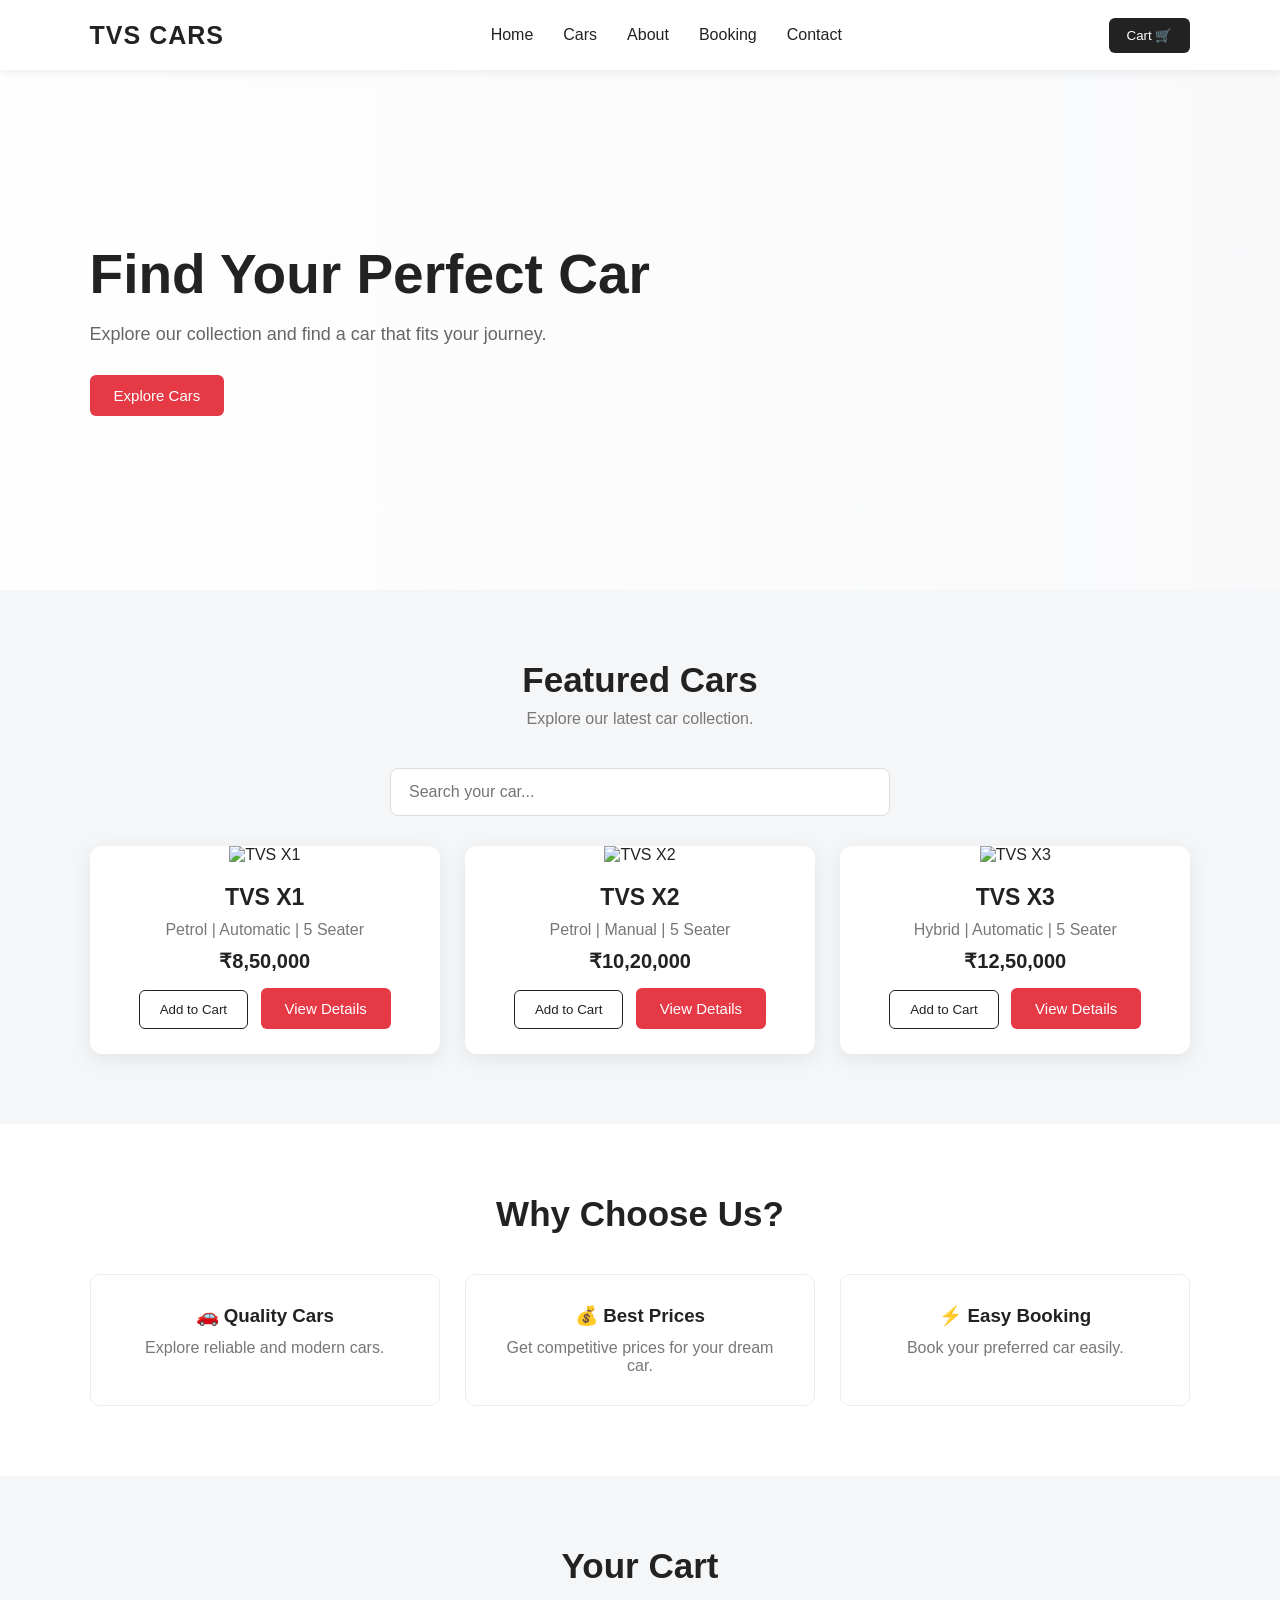
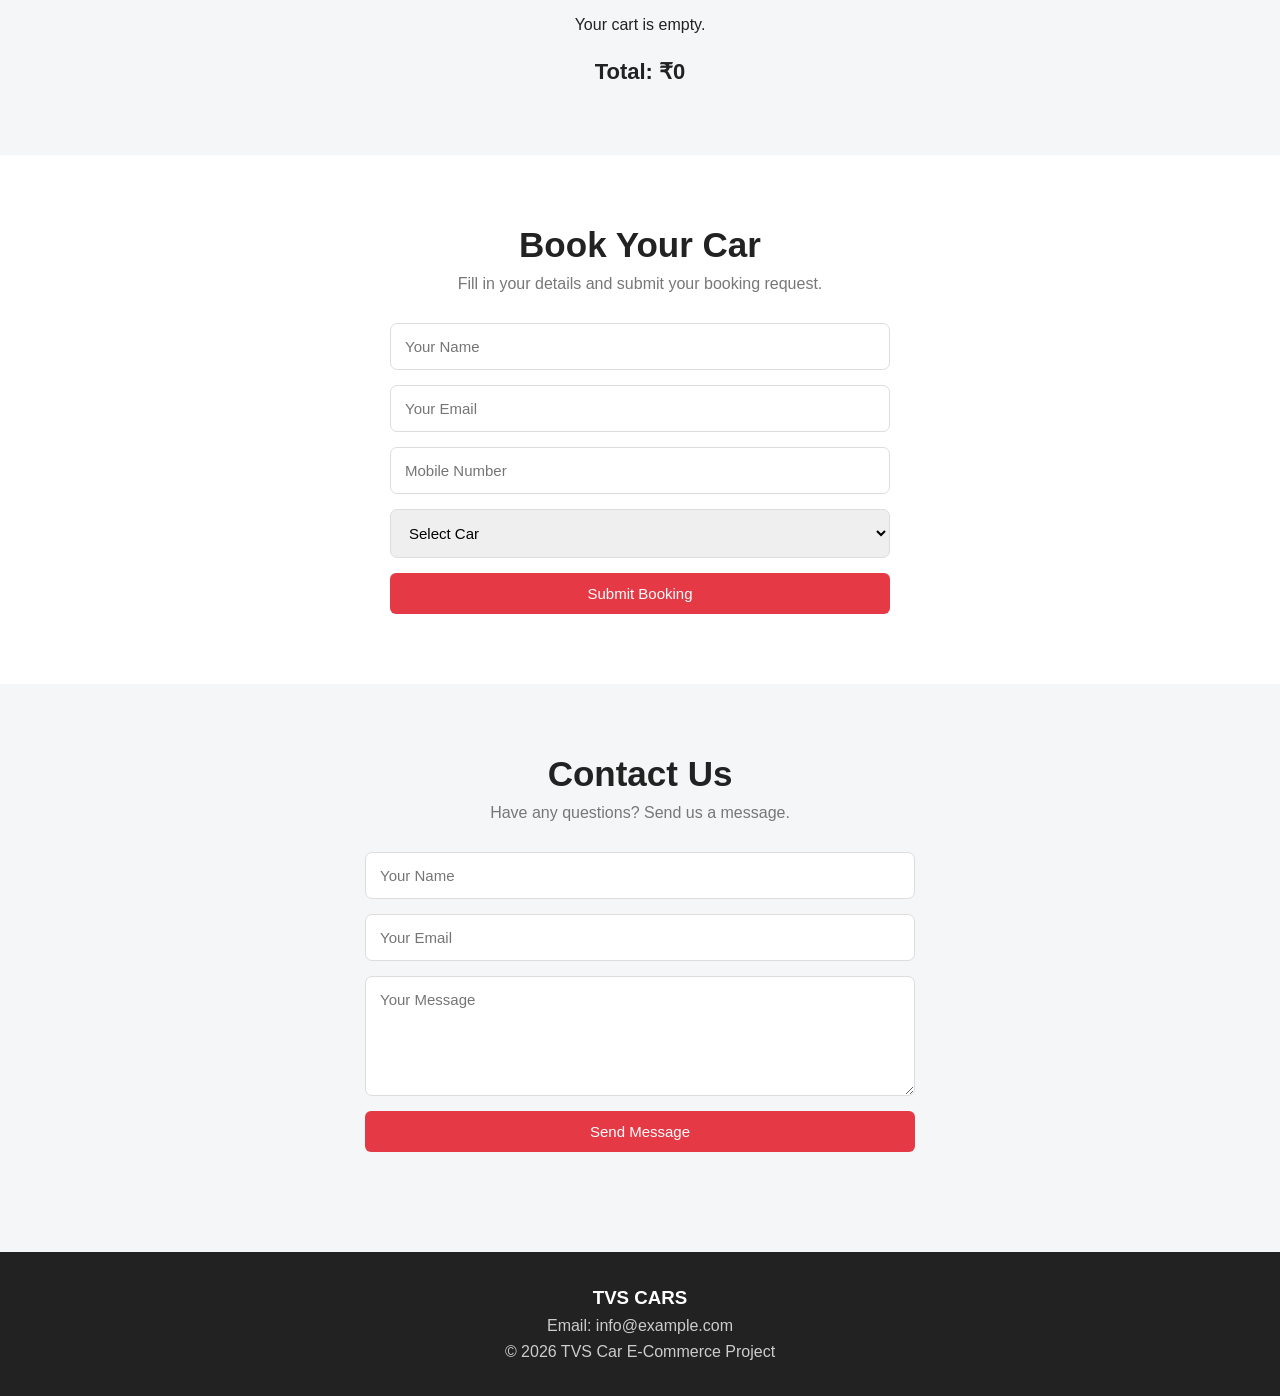
==== index.html @ ac1d8dee "Add files via upload" ====
<!DOCTYPE html>
<html lang="en">

<head>
    <meta charset="UTF-8">
    <meta name="viewport" content="width=device-width, initial-scale=1.0">

    <title>TVS Car E-Commerce</title>

    <link rel="stylesheet" href="style.css">
</head>

<body>

    <!-- =========================
         NAVBAR
    ========================== -->

    <header>
        <nav class="navbar">

            <h2 class="logo">TVS CARS</h2>

            <button class="menu-btn" id="menuBtn">☰</button>

            <ul class="nav-links">
                <li><a href="#">Home</a></li>
                <li><a href="#cars">Cars</a></li>
                <li><a href="#about">About</a></li>
                <li><a href="#booking">Booking</a></li>
                <li><a href="#contact">Contact</a></li>
            </ul>

            <button class="cart-btn">Cart 🛒</button>

        </nav>
    </header>


    <main>

        <!-- =========================
             HERO SECTION
        ========================== -->

        <section class="hero">

            <div class="hero-content">

                <h1>Find Your Perfect Car</h1>

                <p>
                    Explore our collection and find a car that fits your journey.
                </p>

                <button class="primary-btn">
                    Explore Cars
                </button>

            </div>

        </section>


        <!-- =========================
             CARS SECTION
        ========================== -->

        <section id="cars" class="cars-section">

            <h2>Featured Cars</h2>

            <p>Explore our latest car collection.</p>


            <!-- Search -->

            <div class="search-box">

                <input
                    type="text"
                    id="carSearch"
                    placeholder="Search your car..."
                >

            </div>


            <!-- Cars -->

            <div class="car-container">

                <!-- Car 1 -->

                <div class="car-card">

                    <img
                        src="https://images.unsplash.com/photo-1553440569-bcc63803a83d?auto=format&fit=crop&w=800&q=80"
                        alt="TVS X1"
                    >

                    <h3>TVS X1</h3>

                    <p>
                        Petrol | Automatic | 5 Seater
                    </p>

                    <h4>₹8,50,000</h4>

                    <button class="cart-add-btn">
                        Add to Cart
                    </button>

                    <button class="primary-btn details-btn">
                        View Details
                    </button>

                </div>


                <!-- Car 2 -->

                <div class="car-card">

                    <img
                        src="https://images.unsplash.com/photo-1542282088-72c9c27ed0cd?auto=format&fit=crop&w=800&q=80"
                        alt="TVS X2"
                    >

                    <h3>TVS X2</h3>

                    <p>
                        Petrol | Manual | 5 Seater
                    </p>

                    <h4>₹10,20,000</h4>

                    <button class="cart-add-btn">
                        Add to Cart
                    </button>

                    <button class="primary-btn details-btn">
                        View Details
                    </button>

                </div>


                <!-- Car 3 -->

                <div class="car-card">

                    <img
                        src="https://images.unsplash.com/photo-1503376780353-7e6692767b70?auto=format&fit=crop&w=800&q=80"
                        alt="TVS X3"
                    >

                    <h3>TVS X3</h3>

                    <p>
                        Hybrid | Automatic | 5 Seater
                    </p>

                    <h4>₹12,50,000</h4>

                    <button class="cart-add-btn">
                        Add to Cart
                    </button>

                    <button class="primary-btn details-btn">
                        View Details
                    </button>

                </div>

            </div>

        </section>


        <!-- =========================
             ABOUT SECTION
        ========================== -->

        <section id="about" class="about-section">

            <h2>Why Choose Us?</h2>

            <div class="features">

                <div>

                    <h3>🚗 Quality Cars</h3>

                    <p>
                        Explore reliable and modern cars.
                    </p>

                </div>


                <div>

                    <h3>💰 Best Prices</h3>

                    <p>
                        Get competitive prices for your dream car.
                    </p>

                </div>


                <div>

                    <h3>⚡ Easy Booking</h3>

                    <p>
                        Book your preferred car easily.
                    </p>

                </div>

            </div>

        </section>


        <!-- =========================
             CART SECTION
        ========================== -->

        <section id="cart" class="cart-section">

            <h2>Your Cart</h2>

            <div id="cartItems">

                <p>Your cart is empty.</p>

            </div>

            <h3 id="cartTotal">
                Total: ₹0
            </h3>

        </section>


        <!-- =========================
             BOOKING SECTION
        ========================== -->

        <section id="booking" class="booking-section">

            <h2>Book Your Car</h2>

            <p>
                Fill in your details and submit your booking request.
            </p>


            <form id="bookingForm" class="booking-form">

                <input
                    type="text"
                    id="customerName"
                    placeholder="Your Name"
                    required
                >

                <input
                    type="email"
                    id="customerEmail"
                    placeholder="Your Email"
                    required
                >

                <input
                    type="tel"
                    id="customerMobile"
                    placeholder="Mobile Number"
                    required
                >

                <select id="selectedCar" required>

                    <option value="">
                        Select Car
                    </option>

                    <option value="TVS X1">
                        TVS X1
                    </option>

                    <option value="TVS X2">
                        TVS X2
                    </option>

                    <option value="TVS X3">
                        TVS X3
                    </option>

                </select>


                <button
                    type="submit"
                    class="primary-btn"
                >
                    Submit Booking
                </button>

            </form>

        </section>


        <!-- =========================
             CONTACT SECTION
        ========================== -->

        <section id="contact" class="contact-section">

            <h2>Contact Us</h2>

            <p>
                Have any questions? Send us a message.
            </p>


            <form id="contactForm" class="contact-form">

                <input
                    type="text"
                    id="contactName"
                    placeholder="Your Name"
                    required
                >

                <input
                    type="email"
                    id="contactEmail"
                    placeholder="Your Email"
                    required
                >

                <textarea
                    id="contactMessage"
                    placeholder="Your Message"
                    rows="5"
                    required
                ></textarea>


                <button
                    type="submit"
                    class="primary-btn"
                >
                    Send Message
                </button>

            </form>
            <p id="contactSuccess" class="contact-success"></p>

        </section>

    </main>


    <!-- =========================
         FOOTER
    ========================== -->

    <footer>

        <h3>TVS CARS</h3>

        <p>
            Email: info@example.com
        </p>

        <p>
            © 2026 TVS Car E-Commerce Project
        </p>

    </footer>


    <!-- =========================
         CAR DETAILS MODAL
    ========================== -->

    <div id="carModal" class="car-modal">

        <div class="modal-content">

            <button
                id="closeModal"
                class="close-modal"
            >
                ×
            </button>


            <h2 id="modalCarName">
                Car Name
            </h2>

            <p id="modalCarPrice">
                Price
            </p>

            <p id="modalCarDetails">
                Petrol | Automatic | 5 Seater
            </p>


            <button
                class="primary-btn"
                id="modalBookBtn"
            >
                Book Now
            </button>

        </div>

    </div>


    <!-- JavaScript -->

    <script src="script.js"></script>

</body>

</html>
---- style.css ----
/* =========================
   RESET
========================= */

* {
    margin: 0;
    padding: 0;
    box-sizing: border-box;
}

html {
    scroll-behavior: smooth;
}

body {
    font-family: Arial, sans-serif;
    background: #f5f6f8;
    color: #222;
}


/* =========================
   NAVBAR
========================= */

.navbar {
    height: 70px;
    background: #fff;
    display: flex;
    align-items: center;
    justify-content: space-between;
    padding: 0 7%;
    box-shadow: 0 2px 10px rgba(0, 0, 0, 0.08);
    position: sticky;
    top: 0;
    z-index: 1000;
}

.logo {
    font-size: 25px;
    letter-spacing: 1px;
}

.nav-links {
    display: flex;
    list-style: none;
    gap: 30px;
}

.nav-links a {
    text-decoration: none;
    color: #222;
    font-weight: 500;
}

.nav-links a:hover {
    color: #e63946;
}

.cart-btn {
    padding: 10px 18px;
    border: none;
    border-radius: 6px;
    background: #222;
    color: #fff;
    cursor: pointer;
}

.cart-btn:hover {
    background: #444;
}

.menu-btn {
    display: none;
}


/* =========================
   HERO
========================= */

.hero {
    min-height: 520px;
    display: flex;
    align-items: center;
    padding: 60px 7%;

    background:
        linear-gradient(
            90deg,
            rgba(255, 255, 255, 0.95),
            rgba(255, 255, 255, 0.35)
        ),
        url("https://images.unsplash.com/photo-1492144534655-ae79c964c9d7?auto=format&fit=crop&w=1600&q=80");

    background-size: cover;
    background-position: center;
}

.hero-content {
    max-width: 600px;
}

.hero h1 {
    font-size: 55px;
    line-height: 1.1;
    margin-bottom: 20px;
}

.hero p {
    font-size: 18px;
    color: #666;
    margin-bottom: 30px;
}

.primary-btn {
    border: none;
    padding: 12px 24px;
    background: #e63946;
    color: #fff;
    border-radius: 6px;
    cursor: pointer;
    font-size: 15px;
    transition: 0.3s;
}

.primary-btn:hover {
    background: #c92f3b;
    transform: translateY(-2px);
}


/* =========================
   CARS SECTION
========================= */

.cars-section {
    padding: 70px 7%;
    text-align: center;
}

.cars-section > h2 {
    font-size: 35px;
    margin-bottom: 10px;
}

.cars-section > p {
    color: #777;
    margin-bottom: 40px;
}

.car-container {
    display: grid;
    grid-template-columns: repeat(3, 1fr);
    gap: 25px;
}

.car-card {
    background: #fff;
    border-radius: 12px;
    overflow: hidden;
    padding-bottom: 25px;
    box-shadow: 0 5px 20px rgba(0, 0, 0, 0.08);
    transition: 0.3s;
}

.car-card:hover {
    transform: translateY(-8px);
}

.car-card img {
    width: 100%;
    height: 220px;
    object-fit: cover;
}

.car-card h3 {
    margin-top: 20px;
    font-size: 23px;
}

.car-card p {
    color: #777;
    margin: 10px 0;
}

.car-card h4 {
    font-size: 20px;
    margin-bottom: 15px;
}


/* =========================
   SEARCH BOX
========================= */

.search-box {
    margin-bottom: 30px;
}

.search-box input {
    width: 100%;
    max-width: 500px;
    padding: 14px 18px;
    border: 1px solid #ddd;
    border-radius: 8px;
    font-size: 16px;
    outline: none;
}

.search-box input:focus {
    border-color: #e63946;
}


/* =========================
   CART BUTTON
========================= */

.cart-add-btn {
    border: 1px solid #222;
    padding: 11px 20px;
    background: #fff;
    color: #222;
    border-radius: 6px;
    cursor: pointer;
    margin-right: 8px;
}

.cart-add-btn:hover {
    background: #222;
    color: #fff;
}
/* =========================
   CART SECTION
========================= */

.cart-section {
    padding: 70px 7%;
    background: #f5f6f8;
    text-align: center;
}

.cart-section h2 {
    font-size: 35px;
    margin-bottom: 30px;
}

#cartItems {
    max-width: 700px;
    margin: auto;
}

.cart-item {
    background: #fff;
    padding: 18px;
    margin-bottom: 15px;
    border-radius: 8px;
    display: flex;
    justify-content: space-between;
    align-items: center;
}
remove-cart-btn {
    border: none;
    padding: 8px 14px;
    background: #e63946;
    color: white;
    border-radius: 5px;
    cursor: pointer;
}

.remove-cart-btn:hover {
    background: #c92f3b;
}
#cartTotal {
    margin-top: 25px;
    font-size: 22px;
}


/* =========================
   ABOUT SECTION
========================= */

.about-section {
    padding: 70px 7%;
    background: #fff;
    text-align: center;
}

.about-section h2 {
    font-size: 35px;
    margin-bottom: 40px;
}

.features {
    display: grid;
    grid-template-columns: repeat(3, 1fr);
    gap: 25px;
}

.features div {
    padding: 30px;
    border: 1px solid #eee;
    border-radius: 10px;
}

.features h3 {
    margin-bottom: 12px;
}

.features p {
    color: #777;
}


/* =========================
   BOOKING SECTION
========================= */

.booking-section {
    padding: 70px 7%;
    background: #fff;
    text-align: center;
}

.booking-section h2 {
    font-size: 35px;
    margin-bottom: 10px;
}

.booking-section > p {
    color: #777;
    margin-bottom: 30px;
}

.booking-form {
    max-width: 500px;
    margin: auto;
    display: flex;
    flex-direction: column;
    gap: 15px;
}

.booking-form input,
.booking-form select {
    padding: 14px;
    border: 1px solid #ddd;
    border-radius: 7px;
    font-size: 15px;
    outline: none;
}

.booking-form input:focus,
.booking-form select:focus {
    border-color: #e63946;
}


/* =========================
   CONTACT SECTION
========================= */

.contact-section {
    padding: 70px 7%;
    background: #f5f6f8;
    text-align: center;
}

.contact-section h2 {
    font-size: 35px;
    margin-bottom: 10px;
}

.contact-section > p {
    color: #777;
    margin-bottom: 30px;
}

.contact-form {
    max-width: 550px;
    margin: auto;
    display: flex;
    flex-direction: column;
    gap: 15px;
}

.contact-form input,
.contact-form textarea {
    width: 100%;
    padding: 14px;
    border: 1px solid #ddd;
    border-radius: 7px;
    font-size: 15px;
    font-family: Arial, sans-serif;
    outline: none;
}

.contact-form textarea {
    resize: vertical;
    min-height: 120px;
}

.contact-form input:focus,
.contact-form textarea:focus {
    border-color: #e63946;
}


/* =========================
   CAR MODAL
========================= */

#carModal {
    display: none;
    position: fixed;
    inset: 0;
    background: rgba(0, 0, 0, 0.6);
    justify-content: center;
    align-items: center;
    z-index: 2000;
    padding: 20px;
}

#carModal.active {
    display: flex;
}

.modal-content {
    position: relative;
    width: 100%;
    max-width: 500px;
    background: #fff;
    border-radius: 12px;
    padding: 35px;
    text-align: center;
    box-shadow: 0 10px 30px rgba(0, 0, 0, 0.2);
}

.modal-content h2 {
    font-size: 30px;
    margin-bottom: 15px;
}

.modal-content p {
    color: #666;
    margin: 10px 0;
}

.close-modal {
    position: absolute;
    top: 10px;
    right: 15px;
    border: none;
    background: transparent;
    font-size: 30px;
    cursor: pointer;
}
/* =========================
   FOOTER
========================= */

footer {
    background: #222;
    color: #fff;
    text-align: center;
    padding: 35px 20px;
}

footer p {
    margin-top: 8px;
    color: #ccc;
}


/* =========================
   MOBILE RESPONSIVE
========================= */

@media (max-width: 768px) {

    .navbar {
        padding: 0 5%;
    }

    .menu-btn {
        display: block;
    }

    .nav-links {
        display: none;
        flex-direction: column;
        position: absolute;
        top: 70px;
        left: 0;
        width: 100%;
        background: #fff;
        padding: 15px 0;
        gap: 0;
    }

    .nav-links.active {
        display: flex;
    }

    .nav-links li {
        text-align: center;
        padding: 12px;
    }

    .hero {
        min-height: 450px;
        padding: 40px 5%;
    }

    .hero h1 {
        font-size: 40px;
    }

    .car-container {
        grid-template-columns: 1fr;
    }

    .features {
        grid-template-columns: 1fr;
    }

    .cars-section,
    .about-section,
    .cart-section,
    .booking-section,
    .contact-section {
        padding: 50px 5%;
    }

    .cart-item {
        flex-direction: column;
        gap: 10px;
    }
}

/* ===============================
   CONTACT SUCCESS MESSAGE
================================ */

.contact-success {
    margin-top: 15px;
    font-weight: bold;
    text-align: center;
}
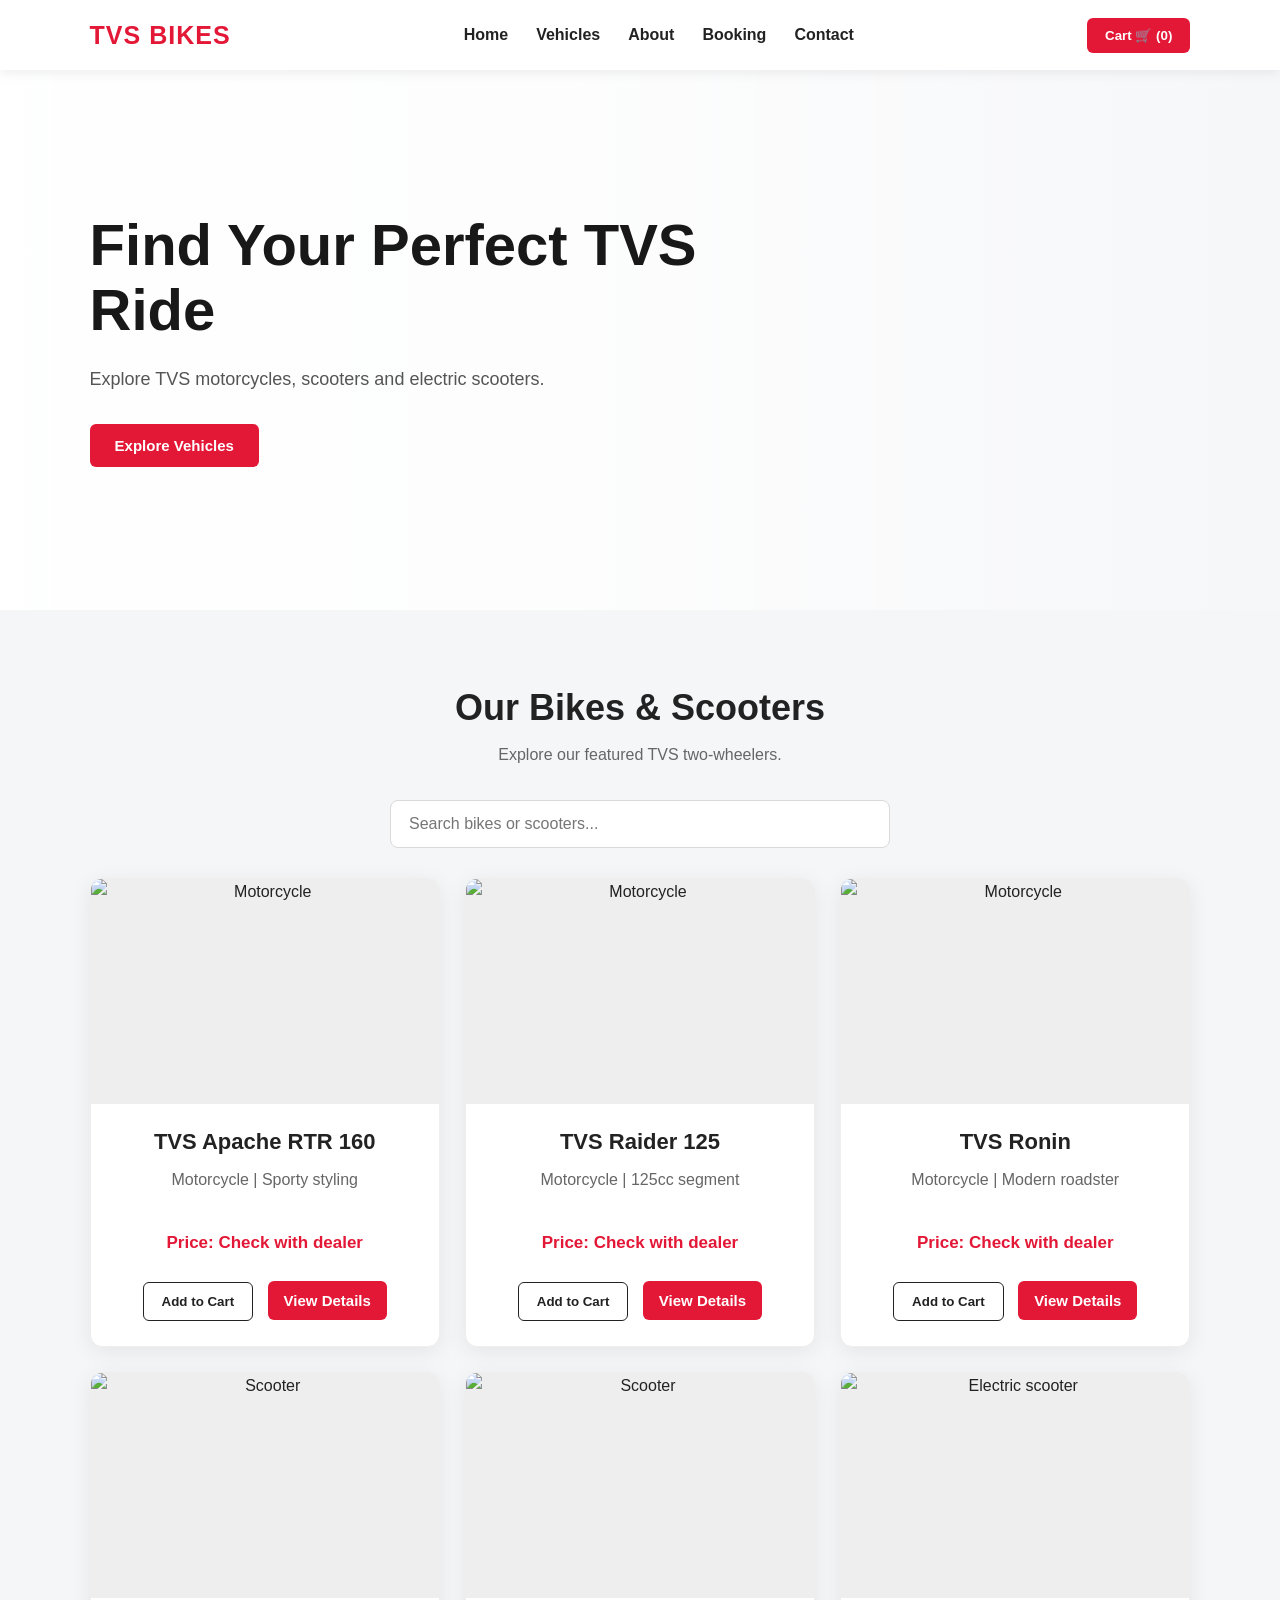
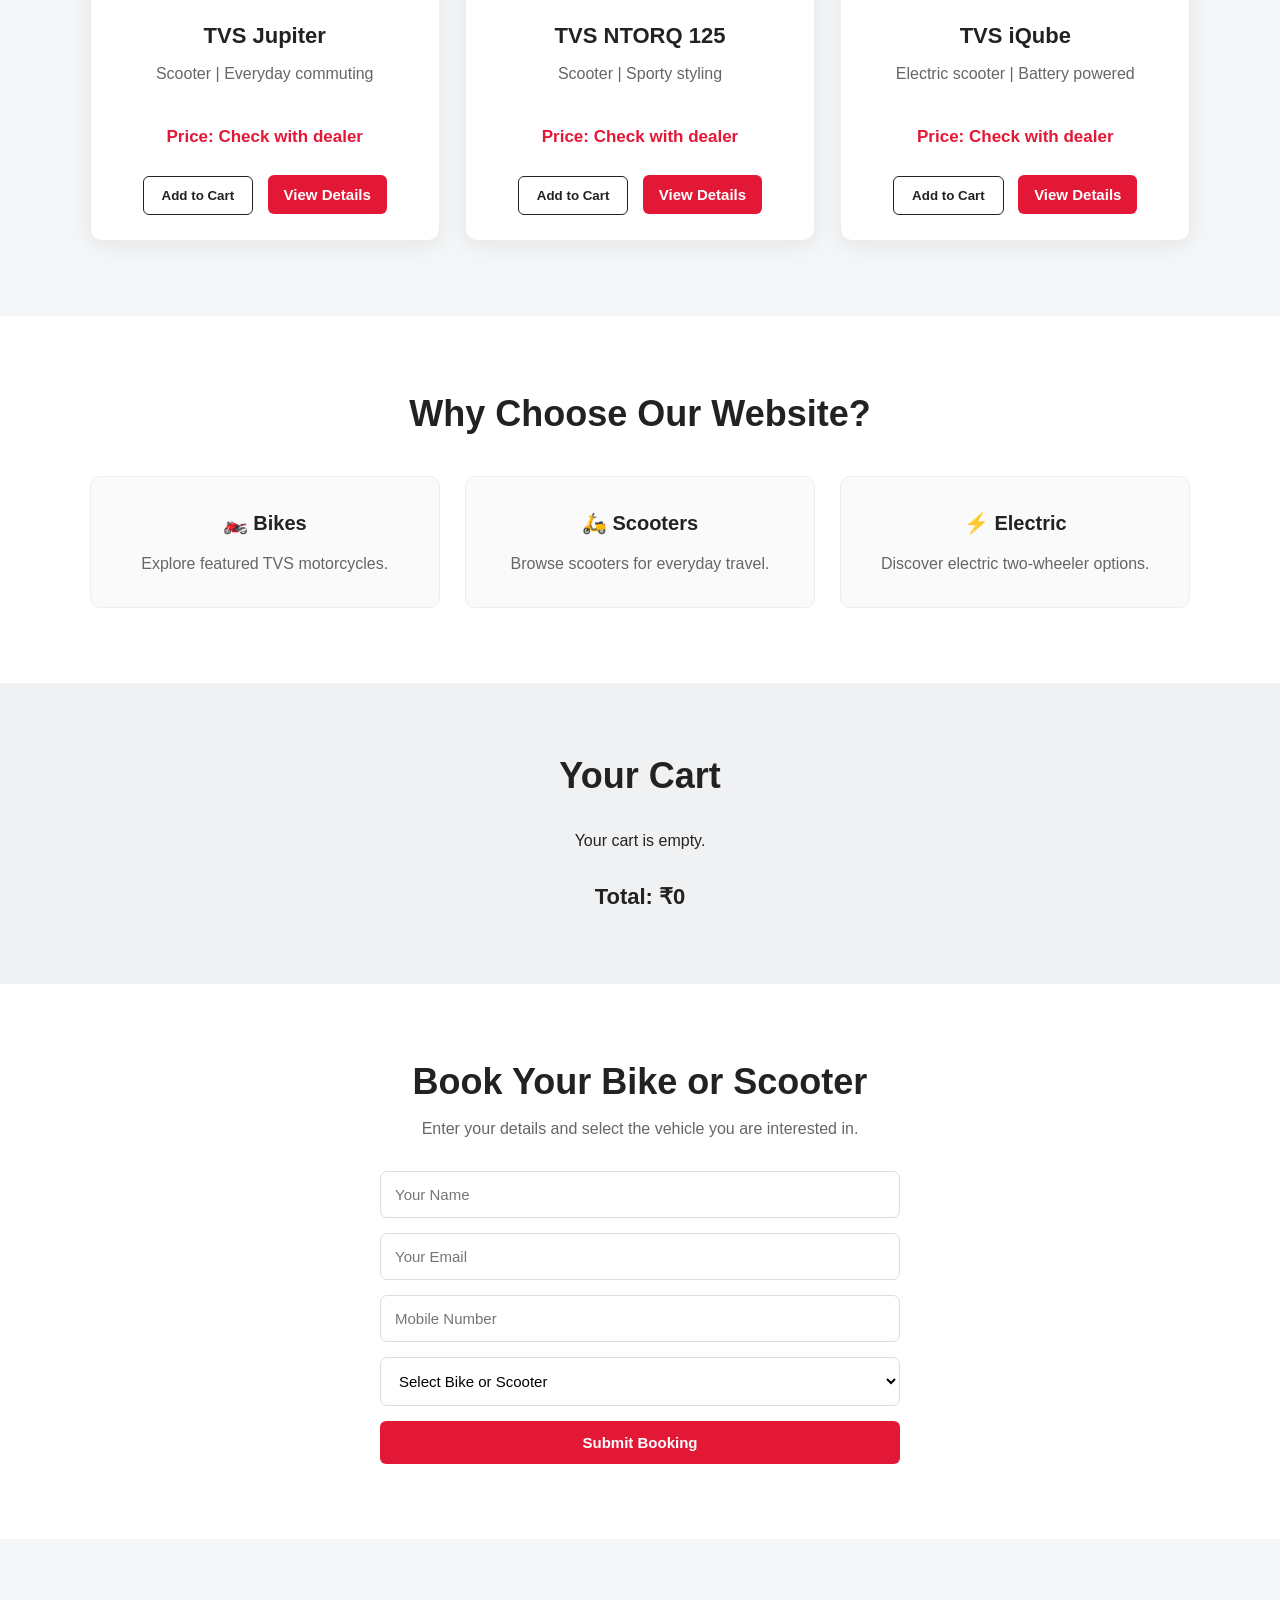
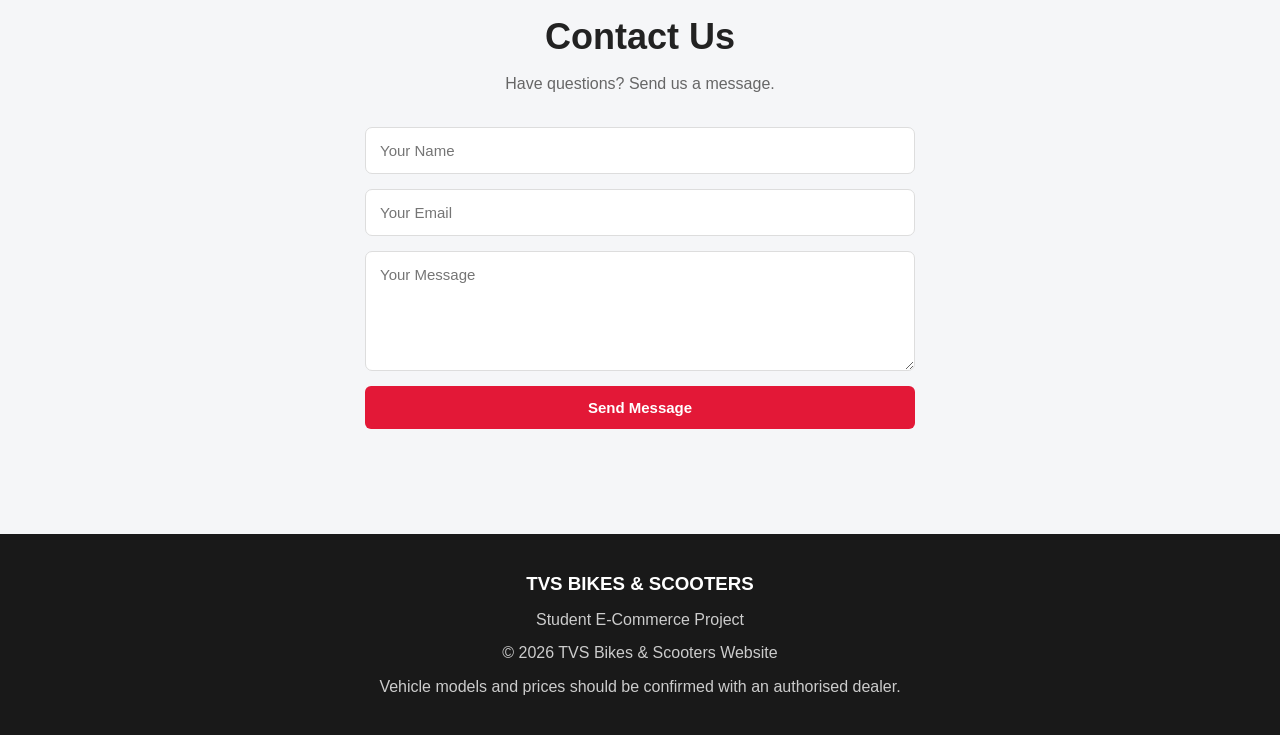
==== commit 953e6ad5: "Updated TVS Bikes and Scooters website" ====
--- a/index.html
+++ b/index.html
@@ -1,436 +1,193 @@
+
 <!DOCTYPE html>
 <html lang="en">
-
 <head>
     <meta charset="UTF-8">
     <meta name="viewport" content="width=device-width, initial-scale=1.0">
-
-    <title>TVS Car E-Commerce</title>
-
+    <title>TVS Bikes & Scooters | E-Commerce</title>
     <link rel="stylesheet" href="style.css">
 </head>
-
 <body>
 
-    <!-- =========================
-         NAVBAR
-    ========================== -->
+<header>
+    <nav class="navbar">
+        <h2 class="logo">TVS BIKES</h2>
 
-    <header>
-        <nav class="navbar">
+        <button class="menu-btn" id="menuBtn" aria-label="Open menu">☰</button>
 
-            <h2 class="logo">TVS CARS</h2>
+        <ul class="nav-links">
+            <li><a href="#">Home</a></li>
+            <li><a href="#vehicles">Vehicles</a></li>
+            <li><a href="#about">About</a></li>
+            <li><a href="#booking">Booking</a></li>
+            <li><a href="#contact">Contact</a></li>
+        </ul>
 
-            <button class="menu-btn" id="menuBtn">☰</button>
+        <button class="cart-btn" onclick="document.getElementById('cart').scrollIntoView({behavior:'smooth'})">
+            Cart 🛒 (<span id="cartCount">0</span>)
+        </button>
+    </nav>
+</header>
 
-            <ul class="nav-links">
-                <li><a href="#">Home</a></li>
-                <li><a href="#cars">Cars</a></li>
-                <li><a href="#about">About</a></li>
-                <li><a href="#booking">Booking</a></li>
-                <li><a href="#contact">Contact</a></li>
-            </ul>
+<main>
+    <section class="hero">
+        <div class="hero-content">
+            <h1>Find Your Perfect TVS Ride</h1>
+            <p>Explore TVS motorcycles, scooters and electric scooters.</p>
+            <button class="primary-btn" onclick="document.getElementById('vehicles').scrollIntoView({behavior:'smooth'})">
+                Explore Vehicles
+            </button>
+        </div>
+    </section>
 
-            <button class="cart-btn">Cart 🛒</button>
+    <section id="vehicles" class="cars-section">
+        <h2>Our Bikes & Scooters</h2>
+        <p>Explore our featured TVS two-wheelers.</p>
 
-        </nav>
-    </header>
+        <div class="search-box">
+            <input type="text" id="carSearch" placeholder="Search bikes or scooters...">
+        </div>
 
+        <div class="car-container">
 
-    <main>
-
-        <!-- =========================
-             HERO SECTION
-        ========================== -->
-
-        <section class="hero">
-
-            <div class="hero-content">
-
-                <h1>Find Your Perfect Car</h1>
-
-                <p>
-                    Explore our collection and find a car that fits your journey.
-                </p>
-
-                <button class="primary-btn">
-                    Explore Cars
-                </button>
-
+            <div class="car-card" data-category="bike">
+                <img src="https://images.unsplash.com/photo-1558981806-ec527fa84c39?auto=format&fit=crop&w=800&q=80" alt="Motorcycle">
+                <h3>TVS Apache RTR 160</h3>
+                <p>Motorcycle | Sporty styling</p>
+                <h4>Price: Check with dealer</h4>
+                <button class="cart-add-btn">Add to Cart</button>
+                <button class="primary-btn details-btn">View Details</button>
             </div>
 
-        </section>
-
-
-        <!-- =========================
-             CARS SECTION
-        ========================== -->
-
-        <section id="cars" class="cars-section">
-
-            <h2>Featured Cars</h2>
-
-            <p>Explore our latest car collection.</p>
-
-
-            <!-- Search -->
-
-            <div class="search-box">
-
-                <input
-                    type="text"
-                    id="carSearch"
-                    placeholder="Search your car..."
-                >
-
+            <div class="car-card" data-category="bike">
+                <img src="https://images.unsplash.com/photo-1568772585407-9361f9bf3a87?auto=format&fit=crop&w=800&q=80" alt="Motorcycle">
+                <h3>TVS Raider 125</h3>
+                <p>Motorcycle | 125cc segment</p>
+                <h4>Price: Check with dealer</h4>
+                <button class="cart-add-btn">Add to Cart</button>
+                <button class="primary-btn details-btn">View Details</button>
             </div>
 
-
-            <!-- Cars -->
-
-            <div class="car-container">
-
-                <!-- Car 1 -->
-
-                <div class="car-card">
-
-                    <img
-                        src="https://images.unsplash.com/photo-1553440569-bcc63803a83d?auto=format&fit=crop&w=800&q=80"
-                        alt="TVS X1"
-                    >
-
-                    <h3>TVS X1</h3>
-
-                    <p>
-                        Petrol | Automatic | 5 Seater
-                    </p>
-
-                    <h4>₹8,50,000</h4>
-
-                    <button class="cart-add-btn">
-                        Add to Cart
-                    </button>
-
-                    <button class="primary-btn details-btn">
-                        View Details
-                    </button>
-
-                </div>
-
-
-                <!-- Car 2 -->
-
-                <div class="car-card">
-
-                    <img
-                        src="https://images.unsplash.com/photo-1542282088-72c9c27ed0cd?auto=format&fit=crop&w=800&q=80"
-                        alt="TVS X2"
-                    >
-
-                    <h3>TVS X2</h3>
-
-                    <p>
-                        Petrol | Manual | 5 Seater
-                    </p>
-
-                    <h4>₹10,20,000</h4>
-
-                    <button class="cart-add-btn">
-                        Add to Cart
-                    </button>
-
-                    <button class="primary-btn details-btn">
-                        View Details
-                    </button>
-
-                </div>
-
-
-                <!-- Car 3 -->
-
-                <div class="car-card">
-
-                    <img
-                        src="https://images.unsplash.com/photo-1503376780353-7e6692767b70?auto=format&fit=crop&w=800&q=80"
-                        alt="TVS X3"
-                    >
-
-                    <h3>TVS X3</h3>
-
-                    <p>
-                        Hybrid | Automatic | 5 Seater
-                    </p>
-
-                    <h4>₹12,50,000</h4>
-
-                    <button class="cart-add-btn">
-                        Add to Cart
-                    </button>
-
-                    <button class="primary-btn details-btn">
-                        View Details
-                    </button>
-
-                </div>
-
+            <div class="car-card" data-category="bike">
+                <img src="https://images.unsplash.com/photo-1558981403-c5f9899a28bc?auto=format&fit=crop&w=800&q=80" alt="Motorcycle">
+                <h3>TVS Ronin</h3>
+                <p>Motorcycle | Modern roadster</p>
+                <h4>Price: Check with dealer</h4>
+                <button class="cart-add-btn">Add to Cart</button>
+                <button class="primary-btn details-btn">View Details</button>
             </div>
 
-        </section>
-
-
-        <!-- =========================
-             ABOUT SECTION
-        ========================== -->
-
-        <section id="about" class="about-section">
-
-            <h2>Why Choose Us?</h2>
-
-            <div class="features">
-
-                <div>
-
-                    <h3>🚗 Quality Cars</h3>
-
-                    <p>
-                        Explore reliable and modern cars.
-                    </p>
-
-                </div>
-
-
-                <div>
-
-                    <h3>💰 Best Prices</h3>
-
-                    <p>
-                        Get competitive prices for your dream car.
-                    </p>
-
-                </div>
-
-
-                <div>
-
-                    <h3>⚡ Easy Booking</h3>
-
-                    <p>
-                        Book your preferred car easily.
-                    </p>
-
-                </div>
-
+            <div class="car-card" data-category="scooter">
+                <img src="https://images.unsplash.com/photo-1591637333184-19aa84b3e01f?auto=format&fit=crop&w=800&q=80" alt="Scooter">
+                <h3>TVS Jupiter</h3>
+                <p>Scooter | Everyday commuting</p>
+                <h4>Price: Check with dealer</h4>
+                <button class="cart-add-btn">Add to Cart</button>
+                <button class="primary-btn details-btn">View Details</button>
             </div>
 
-        </section>
-
-
-        <!-- =========================
-             CART SECTION
-        ========================== -->
-
-        <section id="cart" class="cart-section">
-
-            <h2>Your Cart</h2>
-
-            <div id="cartItems">
-
-                <p>Your cart is empty.</p>
-
+            <div class="car-card" data-category="scooter">
+                <img src="https://images.unsplash.com/photo-1558981806-ec527fa84c39?auto=format&fit=crop&w=800&q=80" alt="Scooter">
+                <h3>TVS NTORQ 125</h3>
+                <p>Scooter | Sporty styling</p>
+                <h4>Price: Check with dealer</h4>
+                <button class="cart-add-btn">Add to Cart</button>
+                <button class="primary-btn details-btn">View Details</button>
             </div>
 
-            <h3 id="cartTotal">
-                Total: ₹0
-            </h3>
-
-        </section>
-
-
-        <!-- =========================
-             BOOKING SECTION
-        ========================== -->
-
-        <section id="booking" class="booking-section">
-
-            <h2>Book Your Car</h2>
-
-            <p>
-                Fill in your details and submit your booking request.
-            </p>
-
-
-            <form id="bookingForm" class="booking-form">
-
-                <input
-                    type="text"
-                    id="customerName"
-                    placeholder="Your Name"
-                    required
-                >
-
-                <input
-                    type="email"
-                    id="customerEmail"
-                    placeholder="Your Email"
-                    required
-                >
-
-                <input
-                    type="tel"
-                    id="customerMobile"
-                    placeholder="Mobile Number"
-                    required
-                >
-
-                <select id="selectedCar" required>
-
-                    <option value="">
-                        Select Car
-                    </option>
-
-                    <option value="TVS X1">
-                        TVS X1
-                    </option>
-
-                    <option value="TVS X2">
-                        TVS X2
-                    </option>
-
-                    <option value="TVS X3">
-                        TVS X3
-                    </option>
-
-                </select>
-
-
-                <button
-                    type="submit"
-                    class="primary-btn"
-                >
-                    Submit Booking
-                </button>
-
-            </form>
-
-        </section>
-
-
-        <!-- =========================
-             CONTACT SECTION
-        ========================== -->
-
-        <section id="contact" class="contact-section">
-
-            <h2>Contact Us</h2>
-
-            <p>
-                Have any questions? Send us a message.
-            </p>
-
-
-            <form id="contactForm" class="contact-form">
-
-                <input
-                    type="text"
-                    id="contactName"
-                    placeholder="Your Name"
-                    required
-                >
-
-                <input
-                    type="email"
-                    id="contactEmail"
-                    placeholder="Your Email"
-                    required
-                >
-
-                <textarea
-                    id="contactMessage"
-                    placeholder="Your Message"
-                    rows="5"
-                    required
-                ></textarea>
-
-
-                <button
-                    type="submit"
-                    class="primary-btn"
-                >
-                    Send Message
-                </button>
-
-            </form>
-            <p id="contactSuccess" class="contact-success"></p>
-
-        </section>
-
-    </main>
-
-
-    <!-- =========================
-         FOOTER
-    ========================== -->
-
-    <footer>
-
-        <h3>TVS CARS</h3>
-
-        <p>
-            Email: info@example.com
-        </p>
-
-        <p>
-            © 2026 TVS Car E-Commerce Project
-        </p>
-
-    </footer>
-
-
-    <!-- =========================
-         CAR DETAILS MODAL
-    ========================== -->
-
-    <div id="carModal" class="car-modal">
-
-        <div class="modal-content">
-
-            <button
-                id="closeModal"
-                class="close-modal"
-            >
-                ×
-            </button>
-
-
-            <h2 id="modalCarName">
-                Car Name
-            </h2>
-
-            <p id="modalCarPrice">
-                Price
-            </p>
-
-            <p id="modalCarDetails">
-                Petrol | Automatic | 5 Seater
-            </p>
-
-
-            <button
-                class="primary-btn"
-                id="modalBookBtn"
-            >
-                Book Now
-            </button>
+            <div class="car-card" data-category="electric">
+                <img src="https://images.unsplash.com/photo-1591637333184-19aa84b3e01f?auto=format&fit=crop&w=800&q=80" alt="Electric scooter">
+                <h3>TVS iQube</h3>
+                <p>Electric scooter | Battery powered</p>
+                <h4>Price: Check with dealer</h4>
+                <button class="cart-add-btn">Add to Cart</button>
+                <button class="primary-btn details-btn">View Details</button>
+            </div>
 
         </div>
+    </section>
 
+    <section id="about" class="about-section">
+        <h2>Why Choose Our Website?</h2>
+        <div class="features">
+            <div>
+                <h3>🏍️ Bikes</h3>
+                <p>Explore featured TVS motorcycles.</p>
+            </div>
+            <div>
+                <h3>🛵 Scooters</h3>
+                <p>Browse scooters for everyday travel.</p>
+            </div>
+            <div>
+                <h3>⚡ Electric</h3>
+                <p>Discover electric two-wheeler options.</p>
+            </div>
+        </div>
+    </section>
+
+    <section id="cart" class="cart-section">
+        <h2>Your Cart</h2>
+        <div id="cartItems">
+            <p>Your cart is empty.</p>
+        </div>
+        <h3 id="cartTotal">Total: Price on request</h3>
+    </section>
+
+    <section id="booking" class="booking-section">
+        <h2>Book Your Bike or Scooter</h2>
+        <p>Enter your details and select the vehicle you are interested in.</p>
+
+        <form id="bookingForm" class="booking-form">
+            <input type="text" id="customerName" placeholder="Your Name" required>
+            <input type="email" id="customerEmail" placeholder="Your Email" required>
+            <input type="tel" id="customerMobile" placeholder="Mobile Number" pattern="[0-9]{10}" maxlength="10" required>
+
+            <select id="selectedCar" required>
+                <option value="">Select Bike or Scooter</option>
+                <option value="TVS Apache RTR 160">TVS Apache RTR 160</option>
+                <option value="TVS Raider 125">TVS Raider 125</option>
+                <option value="TVS Ronin">TVS Ronin</option>
+                <option value="TVS Jupiter">TVS Jupiter</option>
+                <option value="TVS NTORQ 125">TVS NTORQ 125</option>
+                <option value="TVS iQube">TVS iQube</option>
+            </select>
+
+            <button type="submit" class="primary-btn">Submit Booking</button>
+        </form>
+    </section>
+
+    <section id="contact" class="contact-section">
+        <h2>Contact Us</h2>
+        <p>Have questions? Send us a message.</p>
+
+        <form id="contactForm" class="contact-form">
+            <input type="text" id="contactName" placeholder="Your Name" required>
+            <input type="email" id="contactEmail" placeholder="Your Email" required>
+            <textarea id="contactMessage" placeholder="Your Message" rows="5" required></textarea>
+            <button type="submit" class="primary-btn">Send Message</button>
+        </form>
+
+        <p id="contactSuccess" class="contact-success"></p>
+    </section>
+</main>
+
+<footer>
+    <h3>TVS BIKES & SCOOTERS</h3>
+    <p>Student E-Commerce Project</p>
+    <p>© 2026 TVS Bikes & Scooters Website</p>
+    <p>Vehicle models and prices should be confirmed with an authorised dealer.</p>
+</footer>
+
+<div id="carModal" class="car-modal">
+    <div class="modal-content">
+        <button id="closeModal" class="close-modal" aria-label="Close">×</button>
+        <h2 id="modalCarName">Vehicle Name</h2>
+        <p id="modalCarPrice">Price: Check with dealer</p>
+        <p id="modalCarDetails">Vehicle details</p>
+        <button class="primary-btn" id="modalBookBtn">Book Now</button>
     </div>
+</div>
 
-
-    <!-- JavaScript -->
-
-    <script src="script.js"></script>
-
+<script src="script.js"></script>
 </body>
-
 </html>
--- a/style.css
+++ b/style.css
@@ -1,5 +1,6 @@
-/* =========================
-   RESET
+
+/* =========================
+   RESET & GENERAL
 ========================= */
 
 * {
@@ -10,12 +11,30 @@
 
 html {
     scroll-behavior: smooth;
+    scroll-padding-top: 80px;
 }
 
 body {
     font-family: Arial, sans-serif;
     background: #f5f6f8;
     color: #222;
+    line-height: 1.6;
+}
+
+button,
+input,
+select,
+textarea {
+    font-family: inherit;
+}
+
+button {
+    cursor: pointer;
+}
+
+img {
+    max-width: 100%;
+    display: block;
 }
 
 
@@ -24,13 +43,13 @@
 ========================= */
 
 .navbar {
-    height: 70px;
+    min-height: 70px;
     background: #fff;
     display: flex;
     align-items: center;
     justify-content: space-between;
-    padding: 0 7%;
-    box-shadow: 0 2px 10px rgba(0, 0, 0, 0.08);
+    padding: 12px 7%;
+    box-shadow: 0 2px 12px rgba(0, 0, 0, 0.08);
     position: sticky;
     top: 0;
     z-index: 1000;
@@ -38,121 +57,147 @@
 
 .logo {
     font-size: 25px;
+    font-weight: 800;
     letter-spacing: 1px;
+    color: #e31837;
 }
 
 .nav-links {
     display: flex;
+    align-items: center;
     list-style: none;
-    gap: 30px;
+    gap: 28px;
 }
 
 .nav-links a {
     text-decoration: none;
     color: #222;
-    font-weight: 500;
+    font-weight: 600;
+    transition: color 0.3s;
 }
 
 .nav-links a:hover {
-    color: #e63946;
+    color: #e31837;
 }
 
 .cart-btn {
     padding: 10px 18px;
     border: none;
     border-radius: 6px;
-    background: #222;
+    background: #e31837;
     color: #fff;
-    cursor: pointer;
+    font-weight: 700;
+    transition: 0.3s;
 }
 
 .cart-btn:hover {
-    background: #444;
+    background: #b81029;
+    transform: translateY(-2px);
 }
 
 .menu-btn {
     display: none;
-}
-
-
-/* =========================
-   HERO
+    border: none;
+    background: #e31837;
+    color: #fff;
+    padding: 9px 13px;
+    border-radius: 6px;
+    font-size: 20px;
+}
+
+
+/* =========================
+   HERO SECTION
 ========================= */
 
 .hero {
-    min-height: 520px;
+    min-height: 540px;
     display: flex;
     align-items: center;
-    padding: 60px 7%;
-
+    padding: 65px 7%;
     background:
         linear-gradient(
             90deg,
-            rgba(255, 255, 255, 0.95),
-            rgba(255, 255, 255, 0.35)
+            rgba(255, 255, 255, 0.96) 0%,
+            rgba(255, 255, 255, 0.78) 45%,
+            rgba(255, 255, 255, 0.12) 100%
         ),
-        url("https://images.unsplash.com/photo-1492144534655-ae79c964c9d7?auto=format&fit=crop&w=1600&q=80");
-
+        url("https://images.unsplash.com/photo-1558981806-ec527fa84c39?auto=format&fit=crop&w=1800&q=85");
     background-size: cover;
     background-position: center;
 }
 
 .hero-content {
-    max-width: 600px;
+    max-width: 620px;
 }
 
 .hero h1 {
-    font-size: 55px;
-    line-height: 1.1;
-    margin-bottom: 20px;
+    font-size: clamp(36px, 5vw, 58px);
+    line-height: 1.12;
+    margin-bottom: 22px;
+    font-weight: 800;
+    color: #181818;
 }
 
 .hero p {
     font-size: 18px;
-    color: #666;
+    color: #555;
     margin-bottom: 30px;
+    max-width: 520px;
 }
 
 .primary-btn {
+    display: inline-block;
     border: none;
-    padding: 12px 24px;
-    background: #e63946;
+    padding: 13px 25px;
+    background: #e31837;
     color: #fff;
     border-radius: 6px;
-    cursor: pointer;
     font-size: 15px;
-    transition: 0.3s;
+    font-weight: 700;
+    text-decoration: none;
+    transition: background 0.3s, transform 0.3s;
 }
 
 .primary-btn:hover {
-    background: #c92f3b;
+    background: #b81029;
     transform: translateY(-2px);
 }
 
 
 /* =========================
-   CARS SECTION
+   VEHICLES SECTION
 ========================= */
 
 .cars-section {
-    padding: 70px 7%;
-    text-align: center;
-}
-
-.cars-section > h2 {
-    font-size: 35px;
-    margin-bottom: 10px;
-}
-
-.cars-section > p {
-    color: #777;
-    margin-bottom: 40px;
+    padding: 75px 7%;
+    text-align: center;
+}
+
+.cars-section > h2,
+.about-section h2,
+.cart-section h2,
+.booking-section h2,
+.contact-section h2 {
+    font-size: clamp(28px, 4vw, 36px);
+    line-height: 1.25;
+    margin-bottom: 12px;
+    font-weight: 800;
+}
+
+.cars-section > p,
+.booking-section > p,
+.contact-section > p {
+    color: #666;
+    margin-bottom: 32px;
 }
 
 .car-container {
     display: grid;
-    grid-template-columns: repeat(3, 1fr);
+    grid-template-columns: repeat(3, minmax(0, 1fr));
     gap: 25px;
+    margin-top: 25px;
+    text-align: center;
 }
 
 .car-card {
@@ -160,33 +205,48 @@
     border-radius: 12px;
     overflow: hidden;
     padding-bottom: 25px;
-    box-shadow: 0 5px 20px rgba(0, 0, 0, 0.08);
-    transition: 0.3s;
+    box-shadow: 0 5px 22px rgba(0, 0, 0, 0.07);
+    border: 1px solid #eee;
+    transition: transform 0.3s, box-shadow 0.3s;
 }
 
 .car-card:hover {
-    transform: translateY(-8px);
+    transform: translateY(-7px);
+    box-shadow: 0 12px 28px rgba(0, 0, 0, 0.12);
 }
 
 .car-card img {
     width: 100%;
-    height: 220px;
+    height: 225px;
     object-fit: cover;
+    background: #eee;
 }
 
 .car-card h3 {
-    margin-top: 20px;
-    font-size: 23px;
+    margin: 20px 12px 8px;
+    font-size: 22px;
+    font-weight: 800;
 }
 
 .car-card p {
-    color: #777;
-    margin: 10px 0;
+    color: #666;
+    margin: 8px 16px;
+    min-height: 48px;
 }
 
 .car-card h4 {
-    font-size: 20px;
-    margin-bottom: 15px;
+    font-size: 17px;
+    margin: 14px 10px 18px;
+    color: #e31837;
+}
+
+.car-card .primary-btn {
+    margin: 7px 5px 0;
+    padding: 11px 16px;
+}
+
+.car-card .cart-add-btn {
+    margin: 7px 5px 0;
 }
 
 
@@ -195,59 +255,63 @@
 ========================= */
 
 .search-box {
-    margin-bottom: 30px;
+    margin: 25px auto 30px;
 }
 
 .search-box input {
     width: 100%;
     max-width: 500px;
     padding: 14px 18px;
-    border: 1px solid #ddd;
+    border: 1px solid #d9d9d9;
     border-radius: 8px;
     font-size: 16px;
+    background: #fff;
     outline: none;
+    transition: border-color 0.3s, box-shadow 0.3s;
 }
 
 .search-box input:focus {
-    border-color: #e63946;
-}
-
-
-/* =========================
-   CART BUTTON
+    border-color: #e31837;
+    box-shadow: 0 0 0 3px rgba(227, 24, 55, 0.1);
+}
+
+
+/* =========================
+   ADD TO CART BUTTON
 ========================= */
 
 .cart-add-btn {
     border: 1px solid #222;
-    padding: 11px 20px;
+    padding: 11px 18px;
     background: #fff;
     color: #222;
     border-radius: 6px;
-    cursor: pointer;
-    margin-right: 8px;
+    font-weight: 700;
+    transition: background 0.3s, color 0.3s;
 }
 
 .cart-add-btn:hover {
     background: #222;
     color: #fff;
 }
+
+
 /* =========================
    CART SECTION
 ========================= */
 
 .cart-section {
     padding: 70px 7%;
-    background: #f5f6f8;
+    background: #f0f1f3;
     text-align: center;
 }
 
 .cart-section h2 {
-    font-size: 35px;
     margin-bottom: 30px;
 }
 
 #cartItems {
-    max-width: 700px;
+    max-width: 750px;
     margin: auto;
 }
 
@@ -259,22 +323,27 @@
     display: flex;
     justify-content: space-between;
     align-items: center;
-}
-remove-cart-btn {
+    gap: 15px;
+    box-shadow: 0 3px 12px rgba(0, 0, 0, 0.05);
+}
+
+.remove-cart-btn {
     border: none;
-    padding: 8px 14px;
-    background: #e63946;
-    color: white;
+    padding: 9px 14px;
+    background: #e31837;
+    color: #fff;
     border-radius: 5px;
-    cursor: pointer;
+    font-weight: 700;
 }
 
 .remove-cart-btn:hover {
-    background: #c92f3b;
-}
+    background: #b81029;
+}
+
 #cartTotal {
     margin-top: 25px;
     font-size: 22px;
+    font-weight: 800;
 }
 
 
@@ -283,34 +352,41 @@
 ========================= */
 
 .about-section {
-    padding: 70px 7%;
+    padding: 75px 7%;
     background: #fff;
     text-align: center;
 }
 
 .about-section h2 {
-    font-size: 35px;
     margin-bottom: 40px;
 }
 
 .features {
     display: grid;
-    grid-template-columns: repeat(3, 1fr);
+    grid-template-columns: repeat(3, minmax(0, 1fr));
     gap: 25px;
 }
 
 .features div {
-    padding: 30px;
+    padding: 30px 24px;
+    background: #fafafa;
     border: 1px solid #eee;
     border-radius: 10px;
+    transition: transform 0.3s, box-shadow 0.3s;
+}
+
+.features div:hover {
+    transform: translateY(-5px);
+    box-shadow: 0 8px 22px rgba(0, 0, 0, 0.07);
 }
 
 .features h3 {
     margin-bottom: 12px;
+    font-size: 20px;
 }
 
 .features p {
-    color: #777;
+    color: #666;
 }
 
 
@@ -319,23 +395,21 @@
 ========================= */
 
 .booking-section {
-    padding: 70px 7%;
+    padding: 75px 7%;
     background: #fff;
     text-align: center;
 }
 
 .booking-section h2 {
-    font-size: 35px;
-    margin-bottom: 10px;
+    margin-bottom: 12px;
 }
 
 .booking-section > p {
-    color: #777;
     margin-bottom: 30px;
 }
 
 .booking-form {
-    max-width: 500px;
+    max-width: 520px;
     margin: auto;
     display: flex;
     flex-direction: column;
@@ -344,16 +418,24 @@
 
 .booking-form input,
 .booking-form select {
+    width: 100%;
     padding: 14px;
     border: 1px solid #ddd;
     border-radius: 7px;
     font-size: 15px;
+    background: #fff;
     outline: none;
+    transition: border-color 0.3s, box-shadow 0.3s;
 }
 
 .booking-form input:focus,
 .booking-form select:focus {
-    border-color: #e63946;
+    border-color: #e31837;
+    box-shadow: 0 0 0 3px rgba(227, 24, 55, 0.08);
+}
+
+.booking-form .primary-btn {
+    width: 100%;
 }
 
 
@@ -362,18 +444,16 @@
 ========================= */
 
 .contact-section {
-    padding: 70px 7%;
+    padding: 75px 7%;
     background: #f5f6f8;
     text-align: center;
 }
 
 .contact-section h2 {
-    font-size: 35px;
-    margin-bottom: 10px;
+    margin-bottom: 12px;
 }
 
 .contact-section > p {
-    color: #777;
     margin-bottom: 30px;
 }
 
@@ -392,8 +472,9 @@
     border: 1px solid #ddd;
     border-radius: 7px;
     font-size: 15px;
-    font-family: Arial, sans-serif;
+    background: #fff;
     outline: none;
+    transition: border-color 0.3s, box-shadow 0.3s;
 }
 
 .contact-form textarea {
@@ -403,19 +484,31 @@
 
 .contact-form input:focus,
 .contact-form textarea:focus {
-    border-color: #e63946;
-}
-
-
-/* =========================
-   CAR MODAL
+    border-color: #e31837;
+    box-shadow: 0 0 0 3px rgba(227, 24, 55, 0.08);
+}
+
+.contact-form .primary-btn {
+    width: 100%;
+}
+
+.contact-success {
+    margin-top: 15px;
+    font-weight: 700;
+    text-align: center;
+    color: #16803c;
+}
+
+
+/* =========================
+   VEHICLE DETAILS MODAL
 ========================= */
 
 #carModal {
     display: none;
     position: fixed;
     inset: 0;
-    background: rgba(0, 0, 0, 0.6);
+    background: rgba(0, 0, 0, 0.68);
     justify-content: center;
     align-items: center;
     z-index: 2000;
@@ -430,38 +523,45 @@
     position: relative;
     width: 100%;
     max-width: 500px;
+    max-height: 90vh;
+    overflow-y: auto;
     background: #fff;
     border-radius: 12px;
     padding: 35px;
     text-align: center;
-    box-shadow: 0 10px 30px rgba(0, 0, 0, 0.2);
+    box-shadow: 0 10px 35px rgba(0, 0, 0, 0.25);
 }
 
 .modal-content h2 {
-    font-size: 30px;
+    font-size: 28px;
+    line-height: 1.3;
     margin-bottom: 15px;
 }
 
 .modal-content p {
-    color: #666;
+    color: #555;
     margin: 10px 0;
 }
 
 .close-modal {
     position: absolute;
-    top: 10px;
-    right: 15px;
+    top: 8px;
+    right: 14px;
     border: none;
     background: transparent;
+    color: #222;
     font-size: 30px;
+    line-height: 1;
     cursor: pointer;
 }
+
+
 /* =========================
    FOOTER
 ========================= */
 
 footer {
-    background: #222;
+    background: #191919;
     color: #fff;
     text-align: center;
     padding: 35px 20px;
@@ -477,26 +577,57 @@
    MOBILE RESPONSIVE
 ========================= */
 
+@media (max-width: 900px) {
+    .navbar {
+        padding: 12px 5%;
+    }
+
+    .nav-links {
+        gap: 16px;
+    }
+
+    .car-container {
+        grid-template-columns: repeat(2, minmax(0, 1fr));
+    }
+
+    .features {
+        grid-template-columns: repeat(2, minmax(0, 1fr));
+    }
+}
+
 @media (max-width: 768px) {
-
     .navbar {
-        padding: 0 5%;
+        min-height: 65px;
+        padding: 10px 5%;
+    }
+
+    .logo {
+        font-size: 21px;
     }
 
     .menu-btn {
         display: block;
+        order: 3;
+    }
+
+    .cart-btn {
+        margin-left: auto;
+        margin-right: 10px;
+        padding: 9px 12px;
     }
 
     .nav-links {
         display: none;
         flex-direction: column;
+        align-items: stretch;
         position: absolute;
-        top: 70px;
+        top: 100%;
         left: 0;
         width: 100%;
         background: #fff;
-        padding: 15px 0;
+        padding: 10px 0;
         gap: 0;
+        box-shadow: 0 8px 12px rgba(0, 0, 0, 0.1);
     }
 
     .nav-links.active {
@@ -509,20 +640,17 @@
     }
 
     .hero {
-        min-height: 450px;
-        padding: 40px 5%;
+        min-height: 430px;
+        padding: 45px 5%;
+        background-position: center;
     }
 
     .hero h1 {
-        font-size: 40px;
-    }
-
-    .car-container {
-        grid-template-columns: 1fr;
-    }
-
-    .features {
-        grid-template-columns: 1fr;
+        font-size: 39px;
+    }
+
+    .hero p {
+        font-size: 16px;
     }
 
     .cars-section,
@@ -530,21 +658,55 @@
     .cart-section,
     .booking-section,
     .contact-section {
-        padding: 50px 5%;
+        padding: 55px 5%;
+    }
+
+    .car-container {
+        grid-template-columns: 1fr;
+        gap: 22px;
+    }
+
+    .car-card img {
+        height: 240px;
+    }
+
+    .features {
+        grid-template-columns: 1fr;
     }
 
     .cart-item {
         flex-direction: column;
-        gap: 10px;
-    }
-}
-
-/* ===============================
-   CONTACT SUCCESS MESSAGE
-================================ */
-
-.contact-success {
-    margin-top: 15px;
-    font-weight: bold;
-    text-align: center;
-}+        gap: 12px;
+    }
+
+    .modal-content {
+        padding: 32px 22px;
+    }
+}
+
+@media (max-width: 380px) {
+    .logo {
+        font-size: 18px;
+    }
+
+    .cart-btn {
+        font-size: 12px;
+        padding: 8px 10px;
+    }
+
+    .menu-btn {
+        padding: 8px 10px;
+        font-size: 17px;
+    }
+
+    .hero h1 {
+        font-size: 32px;
+    }
+
+    .car-card .cart-add-btn,
+    .car-card .primary-btn {
+        padding: 10px 12px;
+        font-size: 13px;
+    }
+}
+
